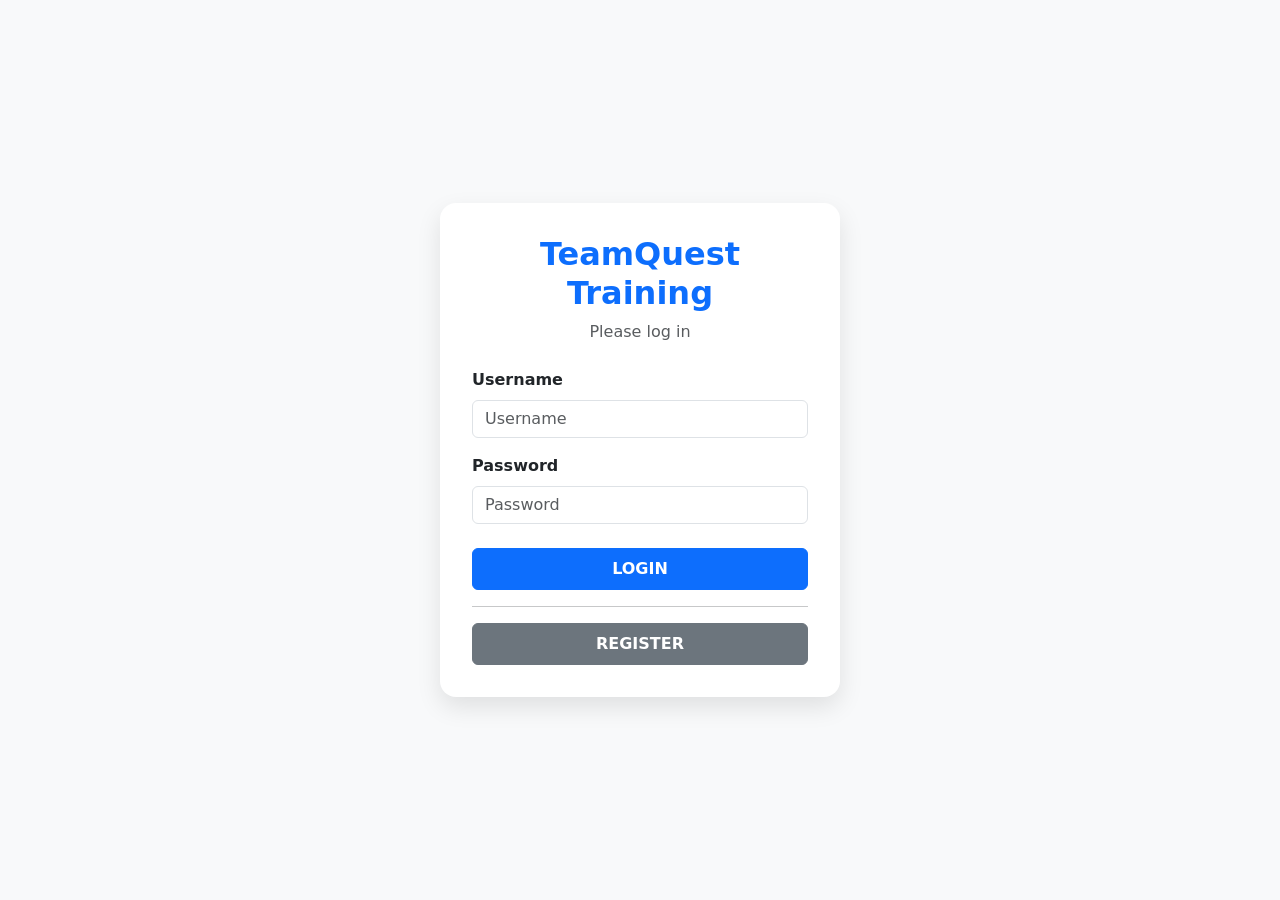
==== INDEX.html @ 327afeb3 "Updated Admin Home Page" ====
<!doctype html>
<html lang="en">
<head>
<meta charset="utf-8">  
<meta name="viewport" content="width=device-width, initial-scale=1">
<title>E-LEARNING WEBSITE</title>
<link href="https://cdn.jsdelivr.net/npm/bootstrap@5.3.0/dist/css/bootstrap.min.css" rel="stylesheet">
<style>
    body { background-color: #f8f9fa; height: 100vh; display: flex; align-items: center; justify-content: center; }
    .login-card { width: 100%; max-width: 400px; padding: 2rem; border-radius: 1rem; box-shadow: 0 10px 25px rgba(0,0,0,0.1); background: white; }
</style>
</head>
<body>

<div class="login-card">
    <div class="text-center mb-4">
        <h2 class="fw-bold text-primary">TeamQuest Training</h2>
        <p class="text-muted">Please log in</p>
    </div>

    <form action="INDEX.php" method="POST">
        <div class="mb-3">
            <label class="form-label fw-semibold">Username</label>
            <input type="text" name="username" class="form-control" placeholder="Username" required>
        </div>
        
        <div class="mb-4">
            <label class="form-label fw-semibold">Password</label>
            <input type="password" name="password" class="form-control" placeholder="Password" required>
        </div>

        <button type="submit" name="login" class="btn btn-primary w-100 py-2 fw-bold">LOGIN</button>
    </form>

    <hr>
    <a href="REGISTER.html" class="btn btn-secondary w-100 py-2 fw-bold">REGISTER</a>
</div>

</body>
</html>
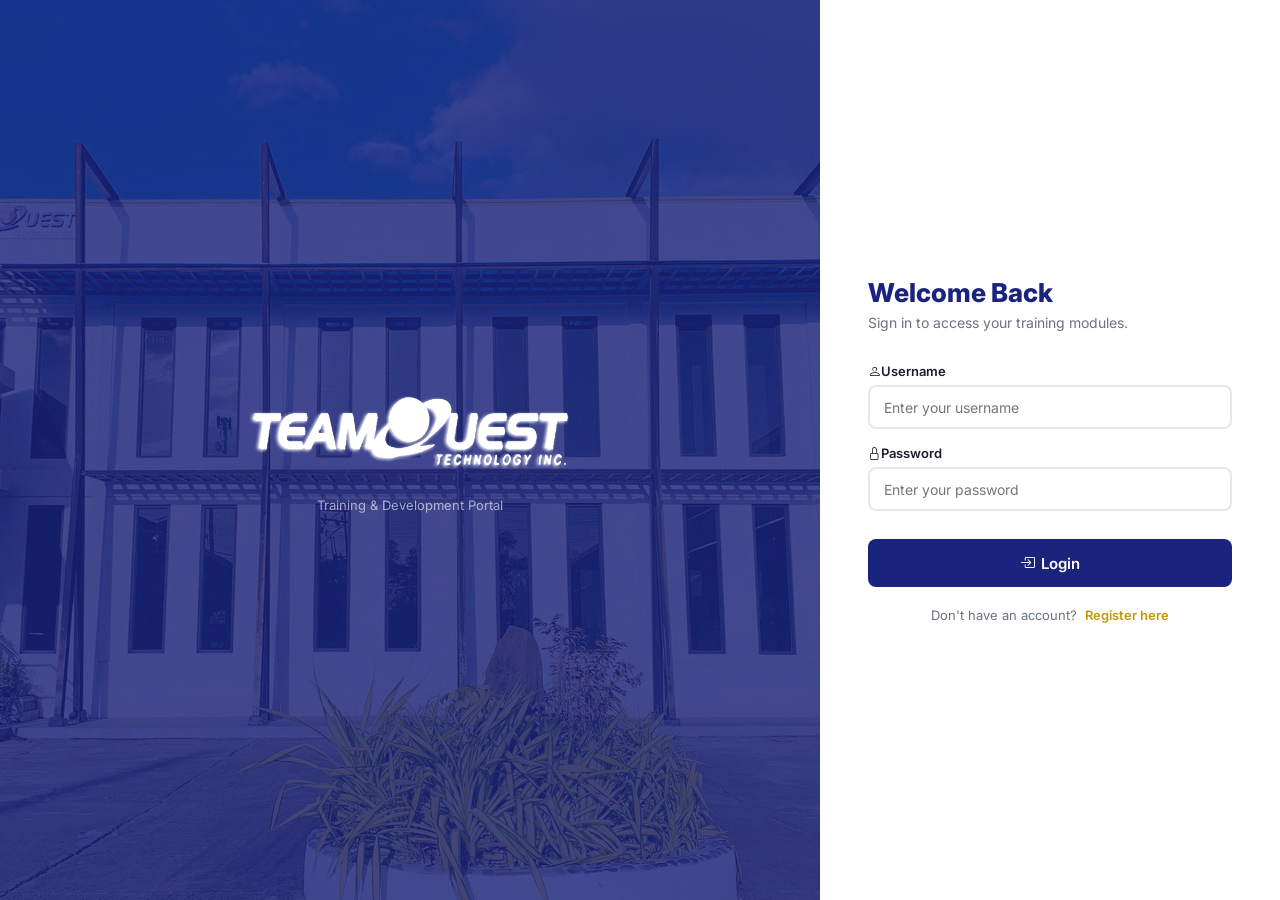
==== commit 3e0d9a7b: "Redesign portal with TeamQuest navy/gold design system - Add assets/css/styles.css: full design syst" ====
--- a/INDEX.html
+++ b/INDEX.html
@@ -1,40 +1,62 @@
 <!doctype html>
 <html lang="en">
 <head>
-<meta charset="utf-8">  
-<meta name="viewport" content="width=device-width, initial-scale=1">
-<title>E-LEARNING WEBSITE</title>
-<link href="https://cdn.jsdelivr.net/npm/bootstrap@5.3.0/dist/css/bootstrap.min.css" rel="stylesheet">
-<style>
-    body { background-color: #f8f9fa; height: 100vh; display: flex; align-items: center; justify-content: center; }
-    .login-card { width: 100%; max-width: 400px; padding: 2rem; border-radius: 1rem; box-shadow: 0 10px 25px rgba(0,0,0,0.1); background: white; }
-</style>
+  <meta charset="utf-8">
+  <meta name="viewport" content="width=device-width, initial-scale=1">
+  <title>TeamQuest Training Portal</title>
+  <link rel="stylesheet" href="https://cdn.jsdelivr.net/npm/bootstrap-icons@1.11.0/font/bootstrap-icons.min.css">
+  <link rel="stylesheet" href="assets/css/styles.css">
 </head>
 <body>
 
-<div class="login-card">
-    <div class="text-center mb-4">
-        <h2 class="fw-bold text-primary">TeamQuest Training</h2>
-        <p class="text-muted">Please log in</p>
+<div class="tq-login-page">
+
+  <!-- LEFT — Navy brand panel -->
+  <div class="tq-login-left">
+    <div class="tq-login-bg" style="background-image: url('Images/TeamQuest.jpg');"></div>
+    <div class="tq-login-logo-wrap">
+      <img src="Images/Logo.png" alt="TeamQuest Technology Inc.">
+      <p style="color: rgba(255,255,255,0.6); font-size: 13px; margin: 0; text-align: center;">
+        Training &amp; Development Portal
+      </p>
     </div>
+  </div>
 
-    <form action="INDEX.php" method="POST">
-        <div class="mb-3">
-            <label class="form-label fw-semibold">Username</label>
-            <input type="text" name="username" class="form-control" placeholder="Username" required>
-        </div>
-        
-        <div class="mb-4">
-            <label class="form-label fw-semibold">Password</label>
-            <input type="password" name="password" class="form-control" placeholder="Password" required>
+  <!-- RIGHT — Login form -->
+  <div class="tq-login-right">
+    <div class="tq-login-form-wrap">
+
+      <div class="tq-login-title">Welcome Back</div>
+      <div class="tq-login-sub">Sign in to access your training modules.</div>
+
+      <form action="INDEX.php" method="POST" autocomplete="off">
+
+        <div class="tq-form-group">
+          <label class="tq-label"><i class="bi bi-person me-1"></i>Username</label>
+          <input type="text" name="username" class="tq-input" placeholder="Enter your username" required autocomplete="off">
         </div>
 
-        <button type="submit" name="login" class="btn btn-primary w-100 py-2 fw-bold">LOGIN</button>
-    </form>
+        <div class="tq-form-group" style="margin-bottom: 28px;">
+          <label class="tq-label"><i class="bi bi-lock me-1"></i>Password</label>
+          <input type="password" name="password" class="tq-input" placeholder="Enter your password" required autocomplete="new-password">
+        </div>
 
-    <hr>
-    <a href="REGISTER.html" class="btn btn-secondary w-100 py-2 fw-bold">REGISTER</a>
+        <button type="submit" name="login" class="btn-tq-primary w-100" style="width:100%; justify-content: center; height: 48px; font-size: 15px;">
+          <i class="bi bi-box-arrow-in-right"></i> Login
+        </button>
+
+      </form>
+
+      <div style="text-align: center; margin-top: 20px; font-size: 13px; color: var(--tq-muted);">
+        Don't have an account?
+        <a href="REGISTER.html" style="color: var(--tq-gold); font-weight: 600; text-decoration: none; margin-left: 4px;">Register here</a>
+      </div>
+
+    </div>
+  </div>
+
 </div>
 
+<script src="assets/js/scripts.js"></script>
 </body>
-</html>+</html>
--- a/assets/css/styles.css
+++ b/assets/css/styles.css
@@ -0,0 +1,676 @@
+/* ============================================================
+   TeamQuest Training Portal — Global Design System
+   Colors: Navy #1a237e | Gold #c8960c | BG #f5f6fa
+   Font: Inter (Google Fonts)
+   ============================================================ */
+
+@import url('https://fonts.googleapis.com/css2?family=Inter:wght@400;500;600;700;800&display=swap');
+
+/* === ROOT VARIABLES === */
+:root {
+  --tq-navy:        #1a237e;
+  --tq-navy-dark:   #0d1757;
+  --tq-gold:        #c8960c;
+  --tq-gold-hover:  #e0a800;
+  --tq-bg:          #f5f6fa;
+  --tq-surface:     #ffffff;
+  --tq-text:        #1c1c2e;
+  --tq-muted:       #6b7280;
+  --tq-success:     #16a34a;
+  --tq-danger:      #dc2626;
+  --tq-warning:     #f59e0b;
+  --tq-radius:      12px;
+  --tq-radius-sm:   8px;
+  --tq-shadow:      0 2px 8px rgba(0,0,0,0.08);
+  --tq-shadow-md:   0 4px 16px rgba(0,0,0,0.12);
+  --tq-sidebar-w:   240px;
+  --tq-topbar-h:    64px;
+}
+
+/* === RESET & BASE === */
+*, *::before, *::after { box-sizing: border-box; }
+
+body {
+  font-family: 'Inter', -apple-system, BlinkMacSystemFont, 'Segoe UI', sans-serif;
+  font-size: 14px;
+  background: var(--tq-bg);
+  color: var(--tq-text);
+  margin: 0;
+  -webkit-font-smoothing: antialiased;
+}
+
+/* === SHELL LAYOUT === */
+.tq-shell { display: flex; flex-direction: column; min-height: 100vh; }
+
+/* === TOPBAR === */
+.tq-topbar {
+  height: var(--tq-topbar-h);
+  background: var(--tq-navy);
+  display: flex;
+  align-items: center;
+  padding: 0 20px;
+  position: fixed;
+  top: 0; left: 0; right: 0;
+  z-index: 1000;
+  box-shadow: 0 2px 12px rgba(0,0,0,0.25);
+}
+.tq-logo { height: 44px; width: auto; }
+.tq-page-title {
+  flex: 1;
+  text-align: center;
+  color: #fff;
+  font-size: 16px;
+  font-weight: 600;
+  letter-spacing: 0.2px;
+}
+.tq-user-badge {
+  display: flex;
+  align-items: center;
+  gap: 10px;
+  color: rgba(255,255,255,0.9);
+  font-size: 13px;
+  font-weight: 500;
+}
+.tq-avatar {
+  width: 34px; height: 34px;
+  background: var(--tq-gold);
+  border-radius: 50%;
+  display: flex; align-items: center; justify-content: center;
+  font-weight: 700; font-size: 14px; color: #fff;
+  flex-shrink: 0;
+}
+
+/* === BODY BELOW TOPBAR === */
+.tq-body {
+  display: flex;
+  padding-top: var(--tq-topbar-h);
+  min-height: 100vh;
+}
+
+/* === SIDEBAR === */
+.tq-sidebar {
+  width: var(--tq-sidebar-w);
+  background: var(--tq-navy);
+  position: fixed;
+  top: var(--tq-topbar-h);
+  left: 0; bottom: 0;
+  display: flex; flex-direction: column;
+  z-index: 900;
+  overflow-y: auto;
+  border-right: 1px solid rgba(255,255,255,0.07);
+}
+.tq-nav { list-style: none; padding: 16px 0; margin: 0; flex: 1; }
+.tq-nav-item { position: relative; }
+.tq-nav-link {
+  display: flex; align-items: center; gap: 12px;
+  padding: 13px 20px;
+  color: rgba(255,255,255,0.68);
+  text-decoration: none;
+  font-size: 13px; font-weight: 500;
+  transition: all 0.15s ease;
+  cursor: pointer;
+  border: none; background: none; width: 100%;
+  border-left: 4px solid transparent;
+}
+.tq-nav-link:hover { color: #fff; background: rgba(255,255,255,0.08); }
+.tq-nav-item.active .tq-nav-link {
+  color: #fff;
+  background: rgba(255,255,255,0.1);
+  border-left-color: var(--tq-gold);
+  padding-left: 16px;
+}
+.tq-nav-link .bi { font-size: 16px; flex-shrink: 0; }
+.tq-nav-divider {
+  height: 1px; background: rgba(255,255,255,0.08);
+  margin: 8px 16px;
+}
+.tq-sidebar-footer {
+  padding: 16px;
+  border-top: 1px solid rgba(255,255,255,0.08);
+}
+.tq-logout {
+  display: flex; align-items: center; gap: 10px;
+  color: rgba(255,255,255,0.55);
+  text-decoration: none; font-size: 13px;
+  padding: 10px 12px; border-radius: var(--tq-radius-sm);
+  transition: all 0.15s;
+}
+.tq-logout:hover { color: #fff; background: rgba(220,38,38,0.25); }
+
+/* === MAIN CONTENT === */
+.tq-content {
+  margin-left: var(--tq-sidebar-w);
+  flex: 1;
+  padding: 28px 28px 48px;
+  min-height: calc(100vh - var(--tq-topbar-h));
+}
+
+/* === SECTION SWITCHING === */
+.tq-section { display: none; }
+.tq-section.active {
+  display: block;
+  animation: tq-fade-in 0.2s ease;
+}
+@keyframes tq-fade-in {
+  from { opacity: 0; transform: translateY(6px); }
+  to   { opacity: 1; transform: translateY(0); }
+}
+
+/* === SECTION HEADER === */
+.tq-section-header {
+  font-size: 18px; font-weight: 700;
+  color: var(--tq-navy); margin-bottom: 20px;
+  display: flex; align-items: center; gap: 10px;
+  padding-bottom: 12px;
+  border-bottom: 2px solid #eef0f7;
+}
+
+/* === STAT CARDS === */
+.tq-stat-grid {
+  display: grid;
+  grid-template-columns: repeat(4, 1fr);
+  gap: 16px; margin-bottom: 24px;
+}
+.tq-stat-card {
+  background: var(--tq-surface);
+  border-radius: var(--tq-radius);
+  padding: 20px;
+  box-shadow: var(--tq-shadow);
+  border-top: 4px solid var(--tq-gold);
+  display: flex; align-items: flex-start; gap: 16px;
+  transition: box-shadow 0.15s;
+}
+.tq-stat-card:hover { box-shadow: var(--tq-shadow-md); }
+.tq-stat-icon {
+  width: 46px; height: 46px;
+  background: rgba(26,35,126,0.08);
+  border-radius: 10px;
+  display: flex; align-items: center; justify-content: center;
+  color: var(--tq-navy); font-size: 20px; flex-shrink: 0;
+}
+.tq-stat-value {
+  font-size: 26px; font-weight: 800;
+  color: var(--tq-navy); line-height: 1.1;
+}
+.tq-stat-label { font-size: 12px; color: var(--tq-muted); margin-top: 4px; font-weight: 500; }
+
+/* === CARDS === */
+.tq-card {
+  background: var(--tq-surface);
+  border-radius: var(--tq-radius);
+  box-shadow: var(--tq-shadow);
+  overflow: hidden;
+  margin-bottom: 20px;
+}
+.tq-card-header {
+  padding: 16px 20px;
+  font-weight: 600; font-size: 14px;
+  border-bottom: 1px solid #f0f1f5;
+  color: var(--tq-text);
+  display: flex; align-items: center;
+}
+.tq-card-body { padding: 20px; }
+
+/* === CONTINUE CARD === */
+.tq-continue-card {
+  background: var(--tq-surface);
+  border-radius: var(--tq-radius);
+  box-shadow: var(--tq-shadow);
+  border-left: 5px solid var(--tq-navy);
+  padding: 20px 24px;
+  display: flex; align-items: center; gap: 20px;
+  margin-bottom: 24px;
+}
+.tq-continue-card img {
+  width: 80px; height: 80px;
+  border-radius: var(--tq-radius-sm);
+  object-fit: cover; flex-shrink: 0;
+}
+.tq-continue-title { font-size: 16px; font-weight: 600; color: var(--tq-navy); }
+.tq-continue-sub  { font-size: 12px; color: var(--tq-muted); margin-top: 4px; }
+
+/* === MODULE GRID === */
+.tq-module-grid {
+  display: grid;
+  grid-template-columns: repeat(3, 1fr);
+  gap: 20px;
+}
+.tq-module-card {
+  background: var(--tq-surface);
+  border-radius: var(--tq-radius);
+  box-shadow: var(--tq-shadow);
+  overflow: hidden;
+  cursor: pointer;
+  transition: transform 0.15s, box-shadow 0.15s;
+  display: flex; flex-direction: column;
+}
+.tq-module-card:hover { transform: translateY(-3px); box-shadow: var(--tq-shadow-md); }
+.tq-module-card.locked { opacity: 0.55; cursor: not-allowed; pointer-events: none; }
+.tq-module-img { width: 100%; height: 180px; object-fit: cover; display: block; }
+.tq-module-body { padding: 16px; flex: 1; }
+.tq-module-title { font-size: 15px; font-weight: 600; margin-bottom: 6px; color: var(--tq-text); }
+.tq-module-desc {
+  font-size: 13px; color: var(--tq-muted);
+  display: -webkit-box; -webkit-line-clamp: 2;
+  -webkit-box-orient: vertical; overflow: hidden;
+  margin-bottom: 12px; line-height: 1.5;
+}
+.tq-module-footer {
+  display: flex; align-items: center; justify-content: space-between;
+  padding-top: 10px; border-top: 1px solid #f0f1f5;
+}
+
+/* === STEP INDICATOR === */
+.tq-steps {
+  display: flex; align-items: center;
+  padding: 10px 16px; background: #f8f9ff;
+  border-top: 1px solid #eef0f7;
+  font-size: 11px; gap: 4px;
+}
+.tq-step { display: flex; align-items: center; gap: 5px; color: var(--tq-muted); font-weight: 500; }
+.tq-step.active { color: var(--tq-gold); font-weight: 700; }
+.tq-step.done   { color: var(--tq-success); font-weight: 600; }
+.tq-step-num {
+  width: 18px; height: 18px; border-radius: 50%;
+  background: #e5e7eb; color: #999;
+  font-size: 10px; display: flex; align-items: center; justify-content: center;
+  font-weight: 700; flex-shrink: 0;
+}
+.tq-step.active .tq-step-num { background: var(--tq-gold); color: #fff; }
+.tq-step.done .tq-step-num   { background: var(--tq-success); color: #fff; }
+.tq-step-arrow { color: #d1d5db; margin: 0 4px; }
+
+/* === PROGRESS ROWS === */
+.tq-progress-row {
+  display: flex; align-items: center; gap: 14px;
+  padding: 10px 0; border-bottom: 1px solid #f0f1f5;
+}
+.tq-progress-row:last-child { border-bottom: none; }
+.tq-progress-label { width: 180px; font-size: 13px; font-weight: 500; flex-shrink: 0; white-space: nowrap; overflow: hidden; text-overflow: ellipsis; }
+.tq-progress-bar-wrap { flex: 1; height: 8px; background: #e5e7eb; border-radius: 4px; overflow: hidden; }
+.tq-progress-fill { height: 100%; border-radius: 4px; transition: width 0.6s ease; }
+.tq-progress-fill.passed { background: var(--tq-success); }
+.tq-progress-fill.failed { background: var(--tq-danger); }
+.tq-progress-fill.empty  { background: #d1d5db; width: 0 !important; }
+.tq-progress-status { font-size: 11px; font-weight: 600; min-width: 80px; text-align: right; }
+
+/* === BUTTONS === */
+.btn-tq-primary {
+  background: var(--tq-navy); color: #fff;
+  border: none; border-radius: var(--tq-radius-sm);
+  padding: 10px 22px; font-weight: 600; font-size: 14px;
+  cursor: pointer; transition: background 0.15s;
+  font-family: inherit;
+  display: inline-flex; align-items: center; gap: 6px;
+}
+.btn-tq-primary:hover { background: var(--tq-navy-dark); color: #fff; }
+.btn-tq-primary:disabled { opacity: 0.5; cursor: not-allowed; }
+
+.btn-tq-gold {
+  background: var(--tq-gold); color: #fff;
+  border: none; border-radius: var(--tq-radius-sm);
+  padding: 10px 22px; font-weight: 600; font-size: 14px;
+  cursor: pointer; transition: background 0.15s;
+  font-family: inherit; text-decoration: none;
+  display: inline-flex; align-items: center; gap: 6px;
+}
+.btn-tq-gold:hover { background: var(--tq-gold-hover); color: #fff; }
+.btn-tq-gold:disabled { opacity: 0.5; cursor: not-allowed; }
+
+.btn-tq-outline {
+  background: transparent; color: var(--tq-navy);
+  border: 2px solid var(--tq-navy); border-radius: var(--tq-radius-sm);
+  padding: 9px 20px; font-weight: 600; font-size: 14px;
+  cursor: pointer; transition: all 0.15s; font-family: inherit;
+  display: inline-flex; align-items: center; gap: 6px;
+  text-decoration: none;
+}
+.btn-tq-outline:hover { background: var(--tq-navy); color: #fff; }
+
+.btn-tq-danger {
+  background: var(--tq-danger); color: #fff;
+  border: none; border-radius: var(--tq-radius-sm);
+  padding: 7px 14px; font-weight: 600; font-size: 13px;
+  cursor: pointer; transition: background 0.15s; font-family: inherit;
+  display: inline-flex; align-items: center; gap: 5px;
+}
+.btn-tq-danger:hover { background: #b91c1c; color: #fff; }
+
+/* === BADGES === */
+.tq-badge {
+  padding: 3px 10px; border-radius: 20px;
+  font-size: 11px; font-weight: 600; display: inline-block;
+}
+.tq-badge-success { background: #dcfce7; color: #16a34a; }
+.tq-badge-danger  { background: #fee2e2; color: #dc2626; }
+.tq-badge-warning { background: #fef3c7; color: #d97706; }
+.tq-badge-navy    { background: rgba(26,35,126,0.1); color: var(--tq-navy); }
+.tq-badge-gray    { background: #f0f0f4; color: #6b7280; }
+
+/* === TABLES === */
+.tq-table { width: 100%; border-collapse: collapse; }
+.tq-table th {
+  background: var(--tq-navy); color: #fff;
+  padding: 12px 16px; text-align: left;
+  font-size: 12px; font-weight: 600; letter-spacing: 0.3px;
+  text-transform: uppercase;
+}
+.tq-table td {
+  padding: 12px 16px; border-bottom: 1px solid #f0f1f5;
+  font-size: 13px; vertical-align: middle;
+}
+.tq-table tbody tr:hover { background: #f8f9ff; }
+.tq-table .row-pass { border-left: 3px solid var(--tq-success); }
+.tq-table .row-fail { border-left: 3px solid var(--tq-danger); }
+
+/* === FILTER PILLS === */
+.tq-filter-pills { display: flex; gap: 8px; margin-bottom: 18px; flex-wrap: wrap; }
+.tq-pill {
+  padding: 6px 18px; border-radius: 20px;
+  border: 2px solid #e5e7eb; background: #fff;
+  font-size: 13px; font-weight: 500; cursor: pointer;
+  transition: all 0.15s; font-family: inherit;
+}
+.tq-pill.active { background: var(--tq-navy); color: #fff; border-color: var(--tq-navy); }
+.tq-pill:hover:not(.active) { border-color: var(--tq-navy); color: var(--tq-navy); }
+
+/* === QUICK ACTIONS === */
+.tq-quick-actions { display: flex; gap: 16px; margin: 0 0 24px; }
+.tq-quick-action {
+  flex: 1; padding: 18px 20px;
+  background: var(--tq-gold); color: #fff;
+  border-radius: var(--tq-radius); box-shadow: var(--tq-shadow);
+  display: flex; align-items: center; gap: 14px;
+  text-decoration: none; font-weight: 600; font-size: 14px;
+  transition: background 0.15s, transform 0.1s;
+}
+.tq-quick-action:hover { background: var(--tq-gold-hover); color: #fff; transform: translateY(-2px); }
+.tq-quick-action .bi { font-size: 22px; flex-shrink: 0; }
+
+/* === EXAM PAGE === */
+.tq-exam-header {
+  text-align: center; margin-bottom: 24px;
+}
+.tq-exam-counter {
+  display: inline-block;
+  background: rgba(200,150,12,0.12); color: var(--tq-gold);
+  padding: 6px 20px; border-radius: 20px;
+  font-size: 13px; font-weight: 700; letter-spacing: 0.5px;
+}
+.tq-question-card {
+  background: var(--tq-surface);
+  border-radius: var(--tq-radius);
+  box-shadow: var(--tq-shadow);
+  padding: 24px; margin-bottom: 16px;
+}
+.tq-question-num {
+  font-size: 11px; font-weight: 700; color: var(--tq-gold);
+  text-transform: uppercase; letter-spacing: 0.5px; margin-bottom: 8px;
+}
+.tq-question-text { font-size: 15px; font-weight: 600; color: var(--tq-text); margin-bottom: 18px; line-height: 1.5; }
+.tq-option {
+  display: flex; align-items: center; gap: 12px;
+  width: 100%; padding: 13px 16px;
+  border: 2px solid #e5e7eb; border-radius: var(--tq-radius-sm);
+  margin-bottom: 8px; cursor: pointer;
+  font-size: 14px; font-family: inherit;
+  transition: all 0.12s; text-align: left;
+  background: #fff; color: var(--tq-text);
+}
+.tq-option:hover { border-color: var(--tq-navy); background: #f0f2ff; }
+.tq-option.selected { background: var(--tq-navy); color: #fff; border-color: var(--tq-navy); }
+.tq-option input[type="radio"] { display: none; }
+.tq-option-letter {
+  width: 26px; height: 26px; border-radius: 50%;
+  background: #e5e7eb; color: var(--tq-text);
+  display: flex; align-items: center; justify-content: center;
+  font-size: 12px; font-weight: 700; flex-shrink: 0;
+  transition: all 0.12s;
+}
+.tq-option.selected .tq-option-letter { background: rgba(255,255,255,0.25); color: #fff; }
+.tq-exam-sticky {
+  position: sticky; bottom: 0;
+  background: #fff; border-top: 2px solid #eef0f7;
+  padding: 14px 24px;
+  display: flex; align-items: center; justify-content: space-between;
+  z-index: 100; box-shadow: 0 -4px 16px rgba(0,0,0,0.06);
+  border-radius: 0 0 var(--tq-radius) var(--tq-radius);
+}
+.tq-exam-dots { display: flex; gap: 6px; flex-wrap: wrap; max-width: 400px; }
+.tq-dot {
+  width: 10px; height: 10px; border-radius: 50%;
+  background: #e5e7eb; transition: background 0.15s;
+}
+.tq-dot.answered { background: var(--tq-navy); }
+
+/* === RESULT DISPLAY === */
+.tq-result-wrap {
+  max-width: 680px; margin: 0 auto;
+}
+.tq-result-score-card {
+  background: var(--tq-surface); border-radius: var(--tq-radius);
+  box-shadow: var(--tq-shadow); padding: 32px; text-align: center; margin-bottom: 24px;
+}
+.tq-result-score-card .score-num {
+  font-size: 64px; font-weight: 800; line-height: 1;
+  margin: 12px 0;
+}
+.tq-result-score-card.passed .score-num { color: var(--tq-success); }
+.tq-result-score-card.failed .score-num { color: var(--tq-danger); }
+.tq-result-score-card .score-label {
+  font-size: 18px; font-weight: 600;
+  margin-bottom: 8px;
+}
+
+/* === MISTAKE REVIEW === */
+.tq-mistake-pair {
+  display: grid; grid-template-columns: 1fr 1fr;
+  gap: 12px; margin-bottom: 16px;
+}
+.tq-mistake-wrong {
+  background: #fff5f5; border: 1.5px solid #fecaca;
+  border-radius: var(--tq-radius-sm); padding: 16px;
+}
+.tq-mistake-correct {
+  background: #f0fdf4; border: 1.5px solid #bbf7d0;
+  border-radius: var(--tq-radius-sm); padding: 16px;
+}
+.tq-mistake-label {
+  font-size: 11px; font-weight: 700; text-transform: uppercase;
+  letter-spacing: 0.5px; margin-bottom: 8px;
+  display: flex; align-items: center; gap: 5px;
+}
+.tq-mistake-wrong .tq-mistake-label   { color: var(--tq-danger); }
+.tq-mistake-correct .tq-mistake-label { color: var(--tq-success); }
+.tq-mistake-question {
+  font-size: 13px; font-weight: 600; color: var(--tq-text);
+  margin-bottom: 10px; line-height: 1.5;
+}
+.tq-mistake-answer { font-size: 13px; }
+.tq-mistake-all-options { list-style: none; padding: 0; margin: 0; }
+.tq-mistake-all-options li {
+  padding: 5px 0; font-size: 13px; color: var(--tq-muted);
+  border-bottom: 1px solid #f0f0f0;
+}
+.tq-mistake-all-options li:last-child { border-bottom: none; }
+.tq-mistake-all-options li.correct { color: var(--tq-success); font-weight: 600; }
+
+/* === GAUGE TOGGLE === */
+.tq-toggle-wrap { display: flex; gap: 6px; justify-content: center; }
+.tq-toggle-btn {
+  padding: 5px 16px; border-radius: 6px;
+  border: 2px solid #e5e7eb; background: #fff;
+  font-weight: 700; font-size: 14px; cursor: pointer;
+  transition: all 0.12s; font-family: inherit;
+  min-width: 44px;
+}
+.tq-toggle-btn:hover { border-color: var(--tq-muted); }
+.tq-toggle-btn.active-0 { background: var(--tq-danger); color: #fff; border-color: var(--tq-danger); }
+.tq-toggle-btn.active-1 { background: var(--tq-success); color: #fff; border-color: var(--tq-success); }
+
+/* === GAUGE TABLE === */
+.tq-gauge-table { width: 100%; border-collapse: collapse; }
+.tq-gauge-table th, .tq-gauge-table td {
+  border: 1px solid #dee2e6; padding: 6px; text-align: center;
+  font-size: 13px; vertical-align: middle;
+}
+.tq-gauge-table th { background: var(--tq-navy); color: #fff; font-size: 12px; font-weight: 600; }
+.tq-gauge-table tr:nth-child(even) td { background: #f8f9ff; }
+
+/* === GAUGE 10×5 GRID === */
+.tq-gauge-grid {
+  display: grid; grid-template-columns: repeat(10, 1fr);
+  gap: 8px; padding: 16px;
+}
+.tq-gauge-cell { display: flex; flex-direction: column; align-items: center; gap: 4px; }
+.tq-gauge-cell .cell-num { font-size: 11px; color: var(--tq-muted); font-weight: 600; }
+
+/* === MODULE VIEW PAGE === */
+.tq-module-hero {
+  background: var(--tq-navy);
+  background: linear-gradient(135deg, var(--tq-navy) 0%, var(--tq-navy-dark) 100%);
+  color: #fff; padding: 48px 0 90px; text-align: center;
+}
+.tq-module-hero h1 { font-size: 28px; font-weight: 700; margin-bottom: 8px; }
+.tq-module-hero p  { opacity: 0.7; font-size: 14px; margin: 0; }
+.tq-content-card {
+  background: #fff; border-radius: var(--tq-radius);
+  margin-top: -60px; padding: 40px;
+  position: relative; z-index: 10;
+  box-shadow: var(--tq-shadow-md);
+}
+.tq-video-box {
+  background: #000; border-radius: var(--tq-radius);
+  overflow: hidden; margin: 28px 0;
+  box-shadow: 0 8px 28px rgba(0,0,0,0.25);
+}
+
+/* === COLLAPSIBLE FORM PANEL === */
+.tq-collapse-toggle {
+  display: inline-flex; align-items: center; gap: 8px;
+  padding: 10px 20px;
+  background: var(--tq-gold); color: #fff;
+  border: none; border-radius: var(--tq-radius-sm);
+  font-weight: 600; font-size: 14px; cursor: pointer;
+  margin-bottom: 16px; transition: background 0.15s; font-family: inherit;
+}
+.tq-collapse-toggle:hover { background: var(--tq-gold-hover); }
+.tq-collapse-body { display: none; }
+.tq-collapse-body.open { display: block; animation: tq-fade-in 0.15s ease; }
+
+/* === FORM CONTROLS === */
+.tq-form-row { display: grid; grid-template-columns: 1fr 1fr; gap: 16px; margin-bottom: 16px; }
+.tq-form-group { margin-bottom: 16px; }
+.tq-label { font-size: 13px; font-weight: 600; color: var(--tq-text); margin-bottom: 6px; display: block; }
+.tq-input {
+  width: 100%; height: 44px;
+  border: 2px solid #e5e7eb; border-radius: var(--tq-radius-sm);
+  padding: 0 14px; font-size: 14px; color: var(--tq-text);
+  outline: none; transition: border 0.15s; font-family: inherit; background: #fff;
+}
+.tq-input:focus { border-color: var(--tq-gold); }
+.tq-select {
+  width: 100%; height: 44px;
+  border: 2px solid #e5e7eb; border-radius: var(--tq-radius-sm);
+  padding: 0 40px 0 14px; font-size: 14px; color: var(--tq-text);
+  outline: none; font-family: inherit; transition: border 0.15s;
+  appearance: none; background: #fff;
+  background-image: url("data:image/svg+xml,%3Csvg xmlns='http://www.w3.org/2000/svg' width='16' height='16' fill='%236b7280' viewBox='0 0 16 16'%3E%3Cpath d='M7.247 11.14L2.451 5.658C1.885 5.013 2.345 4 3.204 4h9.592a1 1 0 0 1 .753 1.659l-4.796 5.48a1 1 0 0 1-1.506 0z'/%3E%3C/svg%3E");
+  background-repeat: no-repeat; background-position: right 14px center;
+  cursor: pointer;
+}
+.tq-select:focus { border-color: var(--tq-gold); }
+.tq-textarea {
+  width: 100%; padding: 12px 14px; min-height: 80px;
+  border: 2px solid #e5e7eb; border-radius: var(--tq-radius-sm);
+  font-size: 14px; color: var(--tq-text); font-family: inherit;
+  outline: none; resize: vertical; transition: border 0.15s;
+}
+.tq-textarea:focus { border-color: var(--tq-gold); }
+
+/* === LOGIN PAGE === */
+.tq-login-page { min-height: 100vh; display: flex; }
+.tq-login-left {
+  flex: 1; background: var(--tq-navy);
+  display: flex; align-items: center; justify-content: center;
+  position: relative; overflow: hidden;
+}
+.tq-login-bg {
+  position: absolute; inset: 0;
+  background-size: cover; background-position: center;
+  opacity: 0.18; background-blend-mode: luminosity;
+}
+.tq-login-logo-wrap {
+  position: relative; z-index: 1;
+  display: flex; flex-direction: column; align-items: center; gap: 20px;
+}
+.tq-login-logo-wrap img { height: 90px; filter: brightness(0) invert(1); }
+.tq-login-right {
+  width: 460px; display: flex; align-items: center;
+  justify-content: center; padding: 48px; background: #fff;
+}
+.tq-login-form-wrap { width: 100%; }
+.tq-login-title { font-size: 26px; font-weight: 800; color: var(--tq-navy); margin-bottom: 6px; }
+.tq-login-sub   { font-size: 14px; color: var(--tq-muted); margin-bottom: 32px; }
+
+/* === EMPTY STATE === */
+.tq-empty { text-align: center; padding: 48px 20px; color: var(--tq-muted); }
+.tq-empty-icon { font-size: 52px; margin-bottom: 12px; opacity: 0.35; display: block; }
+.tq-empty-text { font-size: 15px; font-weight: 500; }
+.tq-empty-sub  { font-size: 13px; margin-top: 6px; }
+
+/* === TOASTS === */
+#tq-toast-container {
+  position: fixed; bottom: 24px; right: 24px;
+  z-index: 9999; display: flex; flex-direction: column; gap: 10px;
+  pointer-events: none;
+}
+.tq-toast {
+  min-width: 280px; padding: 14px 20px;
+  border-radius: var(--tq-radius-sm); box-shadow: var(--tq-shadow-md);
+  font-size: 14px; font-weight: 500;
+  display: flex; align-items: center; gap: 10px;
+  color: #fff; pointer-events: auto;
+  animation: tq-toast-in 0.25s ease;
+}
+.tq-toast.success { background: var(--tq-success); }
+.tq-toast.error   { background: var(--tq-danger); }
+.tq-toast.info    { background: var(--tq-navy); }
+@keyframes tq-toast-in {
+  from { transform: translateX(110%); opacity: 0; }
+  to   { transform: translateX(0);    opacity: 1; }
+}
+@keyframes tq-toast-out {
+  from { transform: translateX(0);    opacity: 1; }
+  to   { transform: translateX(110%); opacity: 0; }
+}
+.tq-toast.hiding { animation: tq-toast-out 0.25s ease forwards; }
+
+/* === REPORT HEADER === */
+.tq-report-header {
+  background: var(--tq-navy); color: #fff;
+  padding: 20px 24px; border-radius: var(--tq-radius) var(--tq-radius) 0 0;
+  display: flex; justify-content: space-between; align-items: center;
+}
+
+/* === SCROLLBAR === */
+::-webkit-scrollbar { width: 6px; height: 6px; }
+::-webkit-scrollbar-track { background: transparent; }
+::-webkit-scrollbar-thumb { background: rgba(26,35,126,0.2); border-radius: 3px; }
+::-webkit-scrollbar-thumb:hover { background: rgba(26,35,126,0.4); }
+
+/* === SPINNER === */
+.tq-spinner {
+  display: inline-block; width: 14px; height: 14px;
+  border: 2px solid rgba(255,255,255,0.4);
+  border-top-color: #fff; border-radius: 50%;
+  animation: tq-spin 0.7s linear infinite;
+}
+@keyframes tq-spin { to { transform: rotate(360deg); } }
+
+/* === UTILITY === */
+.tq-divider { height: 1px; background: #eef0f7; margin: 20px 0; }
+.tq-text-navy { color: var(--tq-navy) !important; }
+.tq-text-gold { color: var(--tq-gold) !important; }
+.tq-text-muted { color: var(--tq-muted) !important; }
+.tq-fw-700 { font-weight: 700 !important; }
